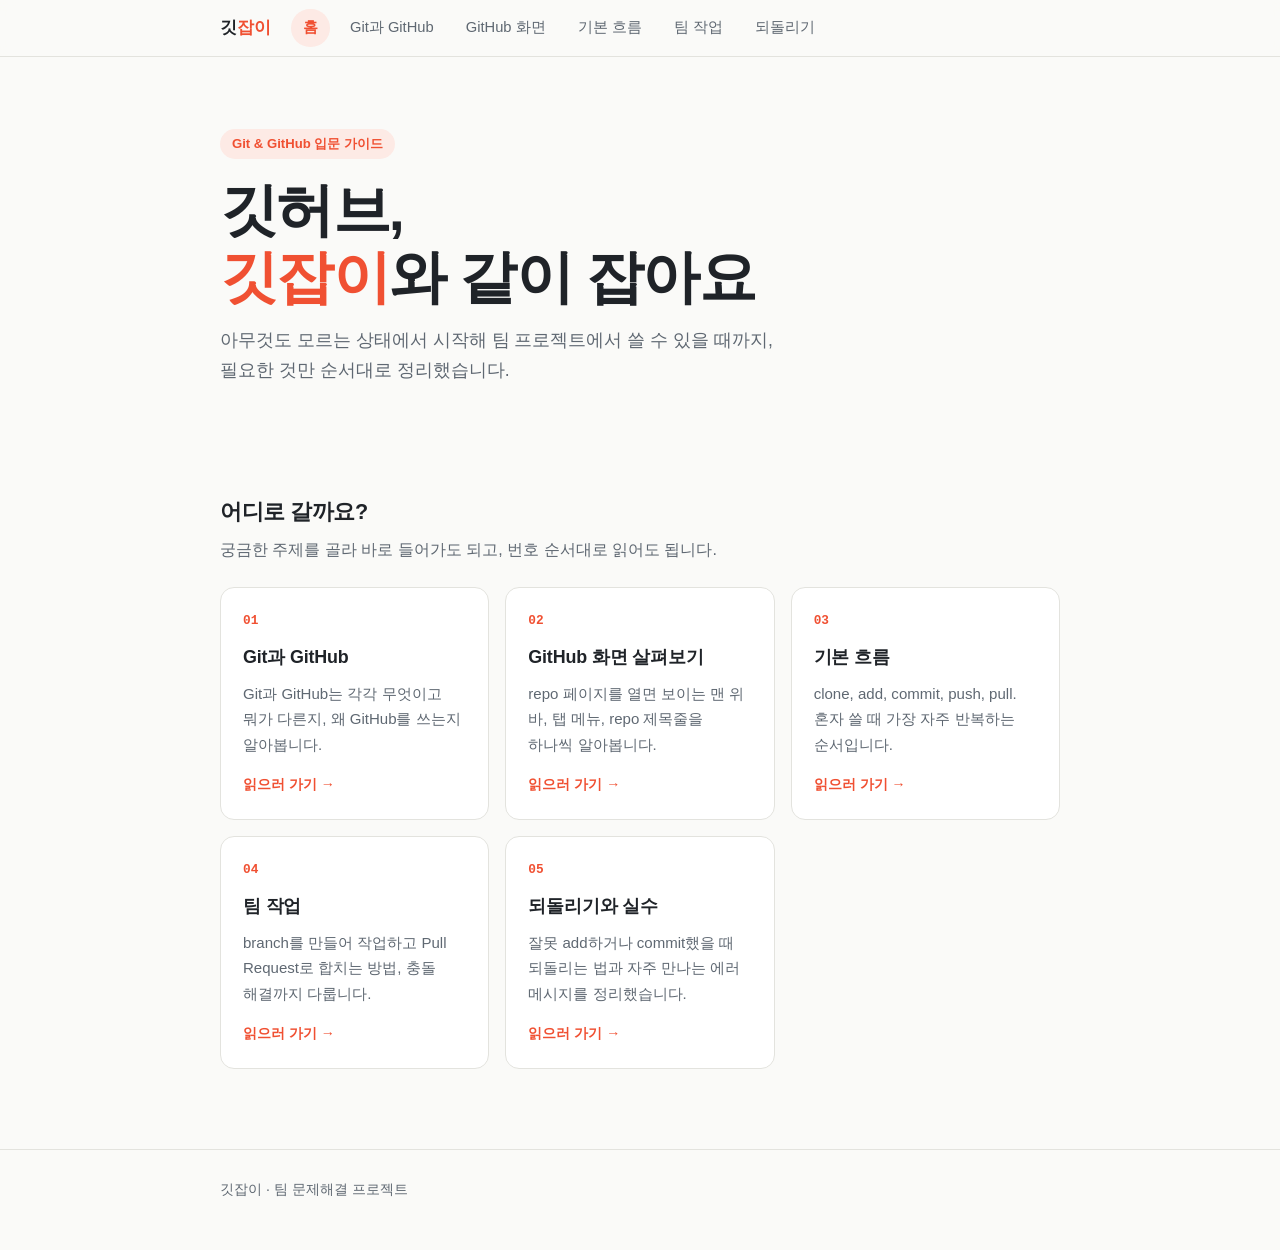
==== git web/index.html @ 6176838e "깃잡이 웹페이지 미완성본 중간 과정 추가" ====
<!DOCTYPE html>
<html lang="ko">
<head>
  <meta charset="UTF-8">
  <meta name="viewport" content="width=device-width, initial-scale=1">
  <title>깃잡이 · 깃허브 처음 잡는 사람을 위한 안내</title>
  <meta name="description" content="Git과 GitHub를 처음 쓰는 사람을 위한 단계별 사용법 정리">
  <link rel="stylesheet" href="style.css">
</head>
<body>

  <!-- 상단 메뉴: 모든 페이지에 같은 메뉴를 넣습니다 -->
  <header class="site-nav">
    <div class="wrap">
      <a class="brand" href="index.html">깃<span>잡이</span></a>
      <a class="link" href="index.html" aria-current="page">홈</a>
      <a class="link" href="git-github.html">Git과 GitHub</a>
      <a class="link" href="github-site.html">GitHub 화면</a>
      <a class="link" href="workflow.html">기본 흐름</a>
      <a class="link" href="team.html">팀 작업</a>
      <a class="link" href="undo.html">되돌리기</a>
    </div>
  </header>

  <main class="wrap">

    <!-- 소개 -->
    <div class="hero">
      <p class="eyebrow">Git &amp; GitHub 입문 가이드</p>
      <h1>깃허브,<br><em>깃잡이</em>와 같이 잡아요</h1>
      <p class="lead">
        아무것도 모르는 상태에서 시작해 팀 프로젝트에서 쓸 수 있을 때까지,
        필요한 것만 순서대로 정리했습니다.
      </p>
    </div>

    <!-- 페이지 안내 -->
    <section id="pages">
      <h2 class="section-title">어디로 갈까요?</h2>
      <p class="section-desc">궁금한 주제를 골라 바로 들어가도 되고, 번호 순서대로 읽어도 됩니다.</p>

      <ul class="cards">
        <li>
          <a class="card" href="git-github.html">
            <span class="num">01</span>
            <h3>Git과 GitHub</h3>
            <p>Git과 GitHub는 각각 무엇이고 뭐가 다른지, 왜 GitHub를 쓰는지 알아봅니다.</p>
            <span class="go">읽으러 가기 →</span>
          </a>
        </li>
        <li>
          <a class="card" href="github-site.html">
            <span class="num">02</span>
            <h3>GitHub 화면 살펴보기</h3>
            <p>repo 페이지를 열면 보이는 맨 위 바, 탭 메뉴, repo 제목줄을 하나씩 알아봅니다.</p>
            <span class="go">읽으러 가기 →</span>
          </a>
        </li>
        <li>
          <a class="card" href="workflow.html">
            <span class="num">03</span>
            <h3>기본 흐름</h3>
            <p>clone, add, commit, push, pull. 혼자 쓸 때 가장 자주 반복하는 순서입니다.</p>
            <span class="go">읽으러 가기 →</span>
          </a>
        </li>
        <li>
          <a class="card" href="team.html">
            <span class="num">04</span>
            <h3>팀 작업</h3>
            <p>branch를 만들어 작업하고 Pull Request로 합치는 방법, 충돌 해결까지 다룹니다.</p>
            <span class="go">읽으러 가기 →</span>
          </a>
        </li>
        <li>
          <a class="card" href="undo.html">
            <span class="num">05</span>
            <h3>되돌리기와 실수</h3>
            <p>잘못 add하거나 commit했을 때 되돌리는 법과 자주 만나는 에러 메시지를 정리했습니다.</p>
            <span class="go">읽으러 가기 →</span>
          </a>
        </li>
      </ul>
    </section>

  </main>

  <footer class="site-footer">
    <div class="wrap">깃잡이 · 팀 문제해결 프로젝트</div>
  </footer>

</body>
</html>
---- git web/style.css ----
/* 깃잡이 공통 스타일 — 모든 페이지에서 불러다 씁니다 */

:root {
  --bg: #fafaf8;
  --surface: #ffffff;
  --text: #1f2328;
  --muted: #5f6872;
  --border: #e3e3de;
  --accent: #f05032;       /* Git 로고의 주황색 계열 */
  --accent-soft: #fdeae5;
  --code-bg: #1f2328;
  --code-text: #e8e8e3;
  --radius: 14px;
}

@media (prefers-color-scheme: dark) {
  :root {
    --bg: #14161a;
    --surface: #1c1f25;
    --text: #e8e8e3;
    --muted: #9aa3ad;
    --border: #2d3139;
    --accent: #ff6a4d;
    --accent-soft: #2e1c18;
    --code-bg: #0d0f12;
    --code-text: #e8e8e3;
  }
}

* { box-sizing: border-box; }

html { scroll-behavior: smooth; }

body {
  margin: 0;
  background: var(--bg);
  color: var(--text);
  font-family: -apple-system, BlinkMacSystemFont, "Apple SD Gothic Neo",
    "Noto Sans KR", "Malgun Gothic", sans-serif;
  line-height: 1.7;
  word-break: keep-all;          /* 한글을 단어 중간에서 끊지 않음 */
  overflow-wrap: break-word;     /* 너무 긴 영문 단어는 넘치지 않게 줄바꿈 */
  -webkit-font-smoothing: antialiased;
}

a { color: inherit; }

.wrap {
  max-width: 880px;
  margin: 0 auto;
  padding: 0 20px;
}

/* ---------- 상단 메뉴 ---------- */
.site-nav {
  position: sticky;
  top: 0;
  z-index: 10;
  background: color-mix(in srgb, var(--bg) 88%, transparent);
  backdrop-filter: blur(8px);
  border-bottom: 1px solid var(--border);
}

.site-nav .wrap {
  display: flex;
  align-items: center;
  gap: 8px;
  height: 56px;
  overflow-x: auto;
  white-space: nowrap;
}

.brand {
  font-weight: 800;
  font-size: 1.05rem;
  text-decoration: none;
  margin-right: 12px;
}

.brand span { color: var(--accent); }

.site-nav a.link {
  font-size: 0.92rem;
  color: var(--muted);
  text-decoration: none;
  padding: 6px 12px;
  border-radius: 999px;
}

.site-nav a.link:hover { background: var(--accent-soft); color: var(--text); }

.site-nav a.link[aria-current="page"] {
  background: var(--accent-soft);
  color: var(--accent);
  font-weight: 700;
}

/* ---------- 홈 상단 소개 ---------- */
.hero { padding: 72px 0 40px; }

.eyebrow {
  display: inline-block;
  font-size: 0.82rem;
  font-weight: 700;
  color: var(--accent);
  background: var(--accent-soft);
  padding: 4px 12px;
  border-radius: 999px;
  margin: 0 0 18px;
}

.hero h1 {
  font-size: clamp(2.4rem, 7vw, 3.6rem);
  line-height: 1.15;
  letter-spacing: -0.03em;
  margin: 0 0 16px;
}

.hero h1 em { font-style: normal; color: var(--accent); }

.lead {
  font-size: 1.1rem;
  color: var(--muted);
  max-width: 34em;
  margin: 0 0 28px;
}

.btn {
  display: inline-block;
  background: var(--accent);
  color: #fff;
  font-weight: 700;
  text-decoration: none;
  padding: 12px 22px;
  border-radius: 999px;
}

.btn:hover { filter: brightness(1.08); }

/* ---------- 터미널 모양 상자 ---------- */
.terminal {
  background: var(--code-bg);
  color: var(--code-text);
  border-radius: var(--radius);
  padding: 18px 22px;
  margin: 36px 0 0;
  font-family: ui-monospace, "SF Mono", Menlo, Consolas, monospace;
  font-size: 0.92rem;
  line-height: 1.9;
  overflow-x: auto;
}

.terminal .prompt { color: var(--accent); user-select: none; }
.terminal .note { color: #8b949e; }

/* ---------- 섹션 공통 ---------- */
section { padding: 40px 0; }

.section-title {
  font-size: 1.35rem;
  letter-spacing: -0.02em;
  margin: 0 0 6px;
}

.section-desc { color: var(--muted); margin: 0 0 24px; }

/* ---------- 페이지 카드 ---------- */
.cards {
  display: grid;
  grid-template-columns: repeat(auto-fill, minmax(250px, 1fr));
  gap: 16px;
  list-style: none;
  padding: 0;
  margin: 0;
}

.card {
  display: flex;
  flex-direction: column;
  height: 100%;
  background: var(--surface);
  border: 1px solid var(--border);
  border-radius: var(--radius);
  padding: 22px;
  text-decoration: none;
  transition: transform 0.15s ease, border-color 0.15s ease, box-shadow 0.15s ease;
}

.card:hover,
.card:focus-visible {
  transform: translateY(-3px);
  border-color: var(--accent);
  box-shadow: 0 8px 24px rgba(0, 0, 0, 0.07);
  outline: none;
}

.card .num {
  font-family: ui-monospace, "SF Mono", Menlo, Consolas, monospace;
  font-size: 0.8rem;
  font-weight: 700;
  color: var(--accent);
  margin-bottom: 10px;
}

.card h3 { font-size: 1.12rem; margin: 0 0 8px; letter-spacing: -0.01em; }

.card p { margin: 0 0 16px; color: var(--muted); font-size: 0.94rem; }

.card .go {
  margin-top: auto;
  font-size: 0.88rem;
  font-weight: 700;
  color: var(--accent);
}

/* ---------- 학습 순서 ---------- */
.steps {
  list-style: none;
  margin: 0;
  padding: 0;
  display: grid;
  gap: 12px;
}

.steps li {
  display: flex;
  gap: 14px;
  align-items: flex-start;
  background: var(--surface);
  border: 1px solid var(--border);
  border-radius: var(--radius);
  padding: 16px 18px;
}

.steps .badge {
  flex: none;
  width: 28px;
  height: 28px;
  border-radius: 50%;
  background: var(--accent);
  color: #fff;
  font-weight: 800;
  font-size: 0.85rem;
  display: grid;
  place-items: center;
}

.steps strong { display: block; }
.steps span { color: var(--muted); font-size: 0.93rem; }

/* ---------- 하단 ---------- */
.site-footer {
  border-top: 1px solid var(--border);
  margin-top: 40px;
  padding: 28px 0 48px;
  color: var(--muted);
  font-size: 0.88rem;
}

@media (max-width: 520px) {
  .hero { padding: 48px 0 24px; }
}

/* =====================================================
   내용 페이지(설명 글) 공통 스타일
   ===================================================== */

.page-head { padding: 56px 0 8px; }

.page-head h1 {
  font-size: clamp(2rem, 6vw, 2.8rem);
  line-height: 1.2;
  letter-spacing: -0.03em;
  margin: 0 0 14px;
}

.prose h2 {
  font-size: 1.45rem;
  letter-spacing: -0.02em;
  margin: 0 0 12px;
}

.prose h3 { font-size: 1.1rem; margin: 26px 0 8px; }
.prose p { margin: 0 0 14px; }
.prose ul { padding-left: 1.2em; margin: 0 0 16px; }
.prose li { margin-bottom: 6px; }
.prose strong { font-weight: 700; }

code {
  font-family: ui-monospace, "SF Mono", Menlo, Consolas, monospace;
  font-size: 0.9em;
  background: var(--accent-soft);
  color: var(--accent);
  padding: 1px 6px;
  border-radius: 6px;
}

/* 강조 상자 */
.callout {
  background: var(--accent-soft);
  border-radius: var(--radius);
  padding: 16px 20px;
  margin: 22px 0;
}

.callout p:last-child,
.callout ul:last-child { margin-bottom: 0; }

.callout-title { font-weight: 800; color: var(--accent); margin: 0 0 6px; }

/* 파일 이름 목록 (터미널 상자 변형) */
.filelist { margin: 18px 0; }

/* 두 개를 나란히 설명하는 카드 */
.compare {
  display: grid;
  grid-template-columns: 1fr 1fr;
  gap: 16px;
  margin: 0 0 20px;
}

.compare-card {
  background: var(--surface);
  border: 1px solid var(--border);
  border-radius: var(--radius);
  padding: 22px;
}

.compare-card h3 { margin: 12px 0 8px; font-size: 1.4rem; }
.compare-card p { margin: 0; color: var(--muted); }

.tag {
  display: inline-block;
  font-size: 0.78rem;
  font-weight: 700;
  color: var(--accent);
  background: var(--accent-soft);
  padding: 3px 10px;
  border-radius: 999px;
}

/* 표 */
.table-wrap {
  overflow-x: auto;
  margin: 16px 0 24px;
  border: 1px solid var(--border);
  border-radius: var(--radius);
  background: var(--surface);
}

table { border-collapse: collapse; width: 100%; font-size: 0.95rem; }

th, td {
  text-align: left;
  padding: 12px 16px;
  border-bottom: 1px solid var(--border);
  vertical-align: top;
}

thead th { background: var(--accent-soft); font-weight: 800; }
tbody th { font-weight: 700; color: var(--muted); white-space: nowrap; }
tbody tr:last-child th,
tbody tr:last-child td { border-bottom: none; }

/* 구조 그림 (내 컴퓨터 ⇄ GitHub ⇄ 팀원 컴퓨터) */
.flow {
  display: flex;
  align-items: center;
  justify-content: center;
  gap: 10px;
  margin: 20px 0;
}

.node {
  flex: 1;
  background: var(--surface);
  border: 2px solid var(--border);
  border-radius: var(--radius);
  padding: 16px 12px;
  text-align: center;
}

.node strong { display: block; }
.node span { font-size: 0.85rem; color: var(--muted); }
.node.hub { border-color: var(--accent); background: var(--accent-soft); }

.link-arrow {
  flex: none;
  text-align: center;
  color: var(--accent);
  font-weight: 800;
  line-height: 1.3;
}

.link-arrow .arrow-icon { display: inline-block; font-size: 1.3rem; }

.link-arrow small {
  display: block;
  font-size: 0.72rem;
  color: var(--muted);
  font-weight: 600;
}

/* 이유 카드 */
.reasons {
  display: grid;
  grid-template-columns: repeat(auto-fill, minmax(250px, 1fr));
  gap: 16px;
  margin: 20px 0;
}

.reason {
  background: var(--surface);
  border: 1px solid var(--border);
  border-radius: var(--radius);
  padding: 20px;
}

.reason h3 { margin: 0 0 6px; font-size: 1.05rem; }
.reason p { margin: 0; color: var(--muted); font-size: 0.94rem; }

/* 있을 때 / 없을 때 비교 */
.versus {
  display: grid;
  grid-template-columns: 1fr 1fr;
  gap: 16px;
  margin: 20px 0;
}

.versus > div {
  background: var(--surface);
  border: 1px solid var(--border);
  border-radius: var(--radius);
  padding: 20px;
}

.versus h3 { margin: 0 0 10px; }
.versus ul { margin: 0; padding-left: 1.1em; color: var(--muted); }
.versus .bad h3 { color: var(--muted); }
.versus .good { border-color: var(--accent); }
.versus .good h3 { color: var(--accent); }

/* 이전 / 다음 페이지 이동 */
.pager { display: flex; justify-content: space-between; gap: 12px; margin-top: 24px; }

.pager a {
  flex: 1;
  border: 1px solid var(--border);
  background: var(--surface);
  border-radius: var(--radius);
  padding: 14px 18px;
  text-decoration: none;
  font-weight: 700;
}

.pager a:hover { border-color: var(--accent); }
.pager small { display: block; color: var(--muted); font-size: 0.8rem; font-weight: 400; }
.pager .next { text-align: right; }

/* 스크린샷 (좁은 화면에서는 옆으로 밀어서 볼 수 있게) */
.shot { margin: 18px 0 22px; }

.shot-scroll {
  overflow-x: auto;
  border: 1px solid var(--border);
  border-radius: var(--radius);
  background: #0d1117;
}

.shot-scroll img { display: block; width: 100%; height: auto; }

.shot figcaption {
  margin-top: 8px;
  font-size: 0.85rem;
  color: var(--muted);
  text-align: center;
}

/* 용어 정리 카드 */
.glossary {
  display: grid;
  grid-template-columns: 1fr 1fr;
  gap: 12px;
  margin: 20px 0;
}

.term {
  background: var(--surface);
  border: 1px solid var(--border);
  border-radius: var(--radius);
  padding: 16px 18px;
}

.term dt { font-weight: 800; margin: 0 0 4px; }

.term dt small {
  font-weight: 500;
  font-size: 0.82rem;
  color: var(--muted);
  margin-left: 6px;
}

.term dd {
  margin: 0;
  color: var(--muted);
  font-size: 0.94rem;
  line-height: 1.65;
}

@media (max-width: 620px) {
  .compare,
  .versus,
  .glossary { grid-template-columns: 1fr; }

  .flow { flex-direction: column; }
  .node { width: 100%; }
  .link-arrow .arrow-icon { transform: rotate(90deg); }
}
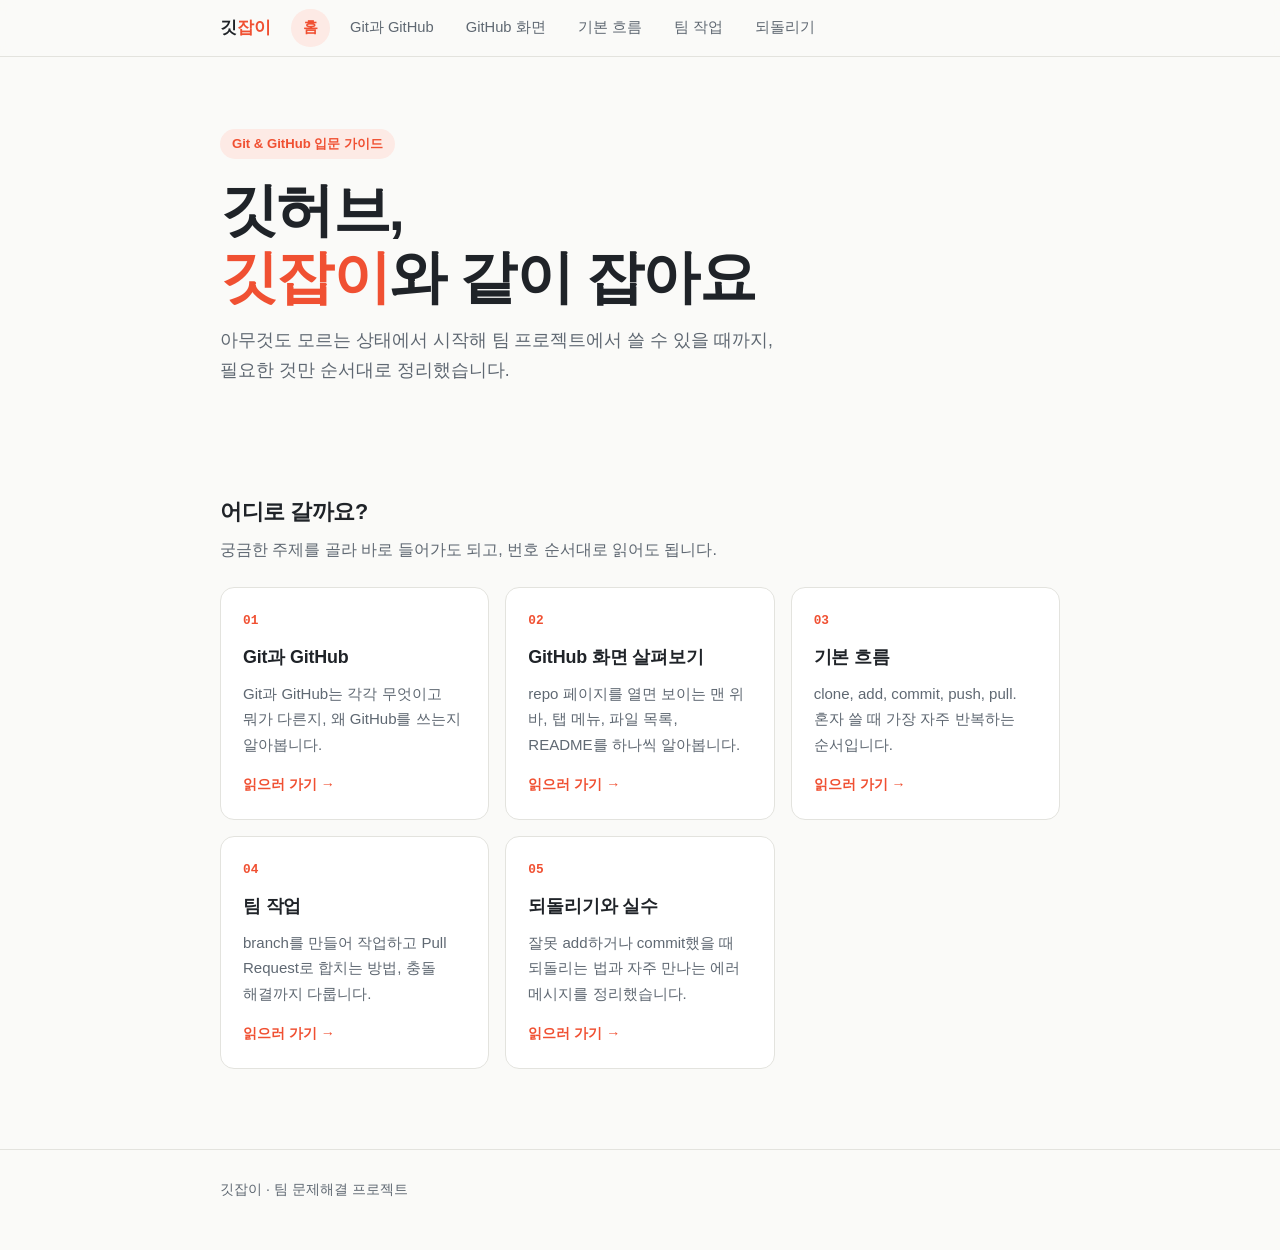
==== commit 719e60ef: "github 화면 페이지에 code탭과 사이드바에 대한 설명 추가" ====
--- a/git web/index.html
+++ b/git web/index.html
@@ -52,7 +52,7 @@
           <a class="card" href="github-site.html">
             <span class="num">02</span>
             <h3>GitHub 화면 살펴보기</h3>
-            <p>repo 페이지를 열면 보이는 맨 위 바, 탭 메뉴, repo 제목줄을 하나씩 알아봅니다.</p>
+            <p>repo 페이지를 열면 보이는 맨 위 바, 탭 메뉴, 파일 목록, README를 하나씩 알아봅니다.</p>
             <span class="go">읽으러 가기 →</span>
           </a>
         </li>
--- a/git web/style.css
+++ b/git web/style.css
@@ -476,6 +476,17 @@
   text-align: center;
 }
 
+/* 그림(왼쪽)과 설명(오른쪽)을 나란히 */
+.split {
+  display: grid;
+  grid-template-columns: minmax(0, 340px) 1fr;
+  gap: 24px;
+  align-items: start;
+  margin-top: 18px;
+}
+
+.split .shot { margin: 0; }
+
 /* 용어 정리 카드 */
 .glossary {
   display: grid;
@@ -510,7 +521,8 @@
 @media (max-width: 620px) {
   .compare,
   .versus,
-  .glossary { grid-template-columns: 1fr; }
+  .glossary,
+  .split { grid-template-columns: 1fr; }
 
   .flow { flex-direction: column; }
   .node { width: 100%; }
